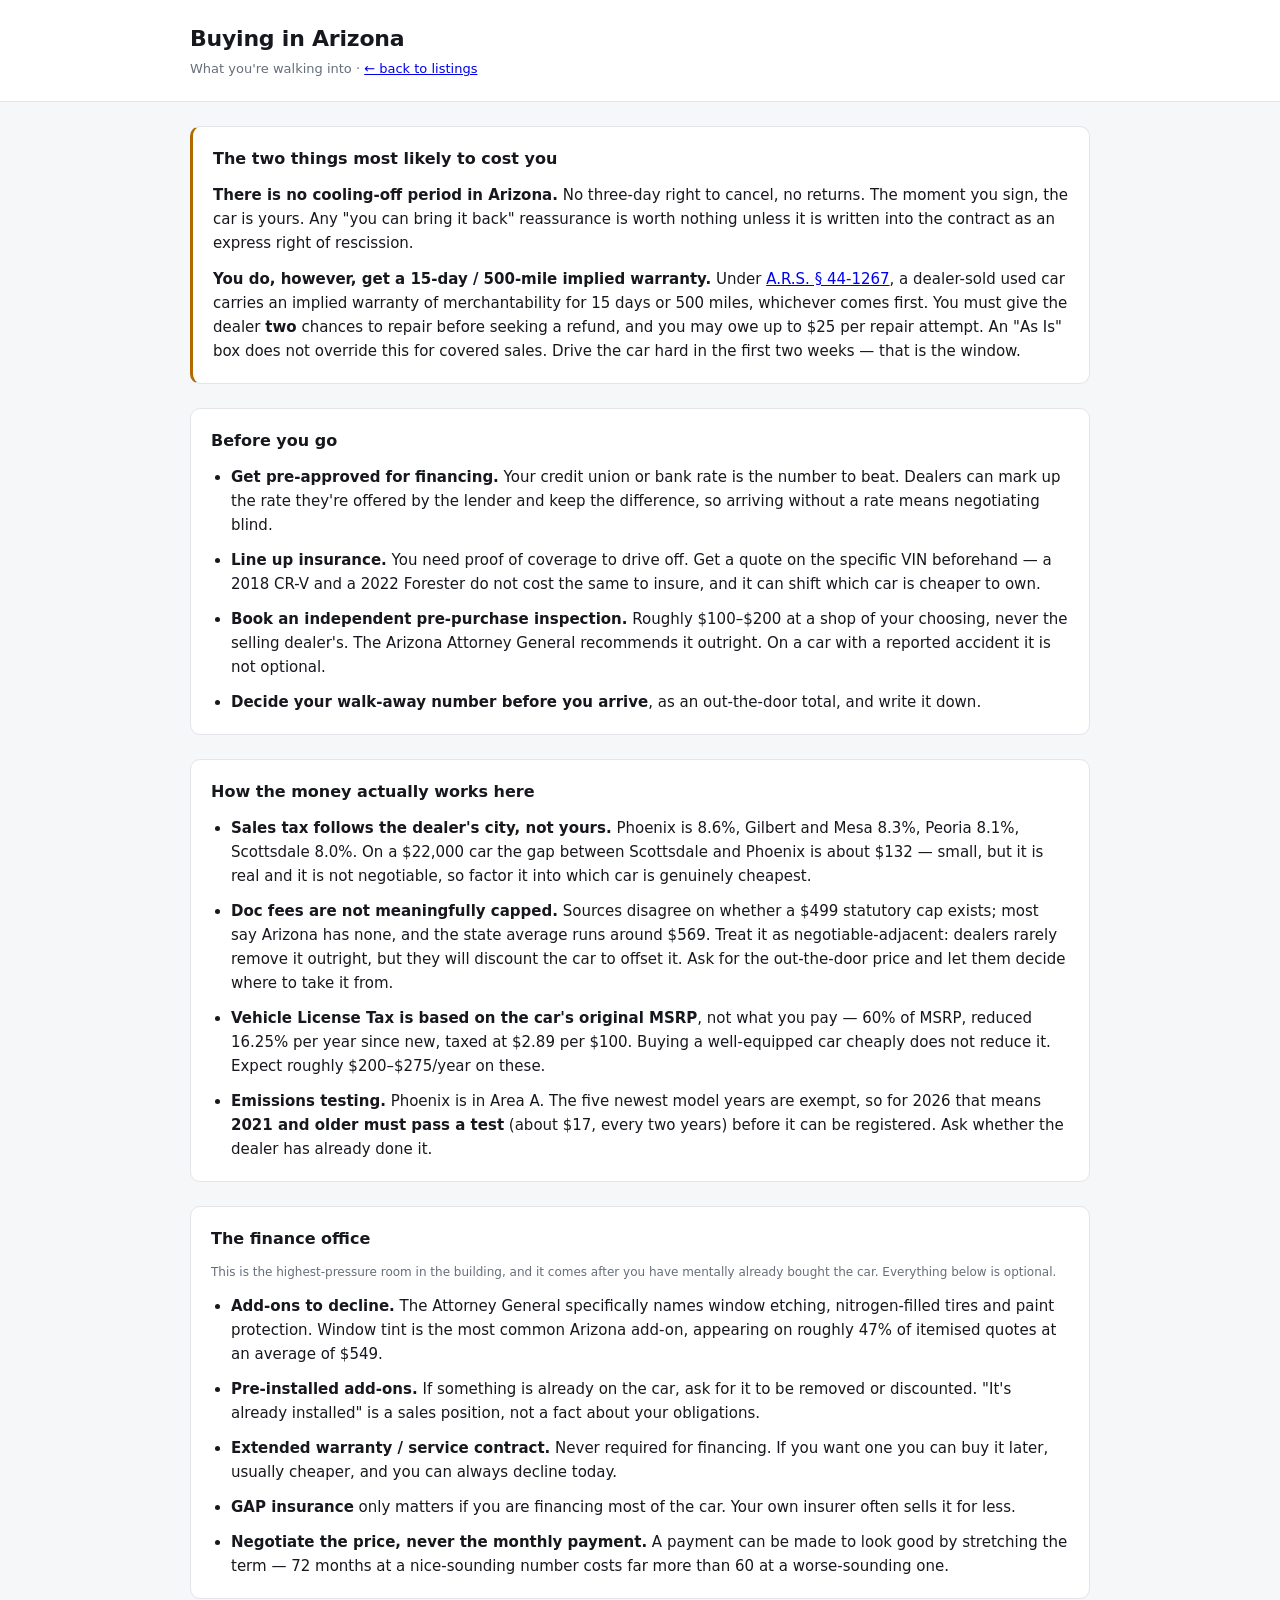
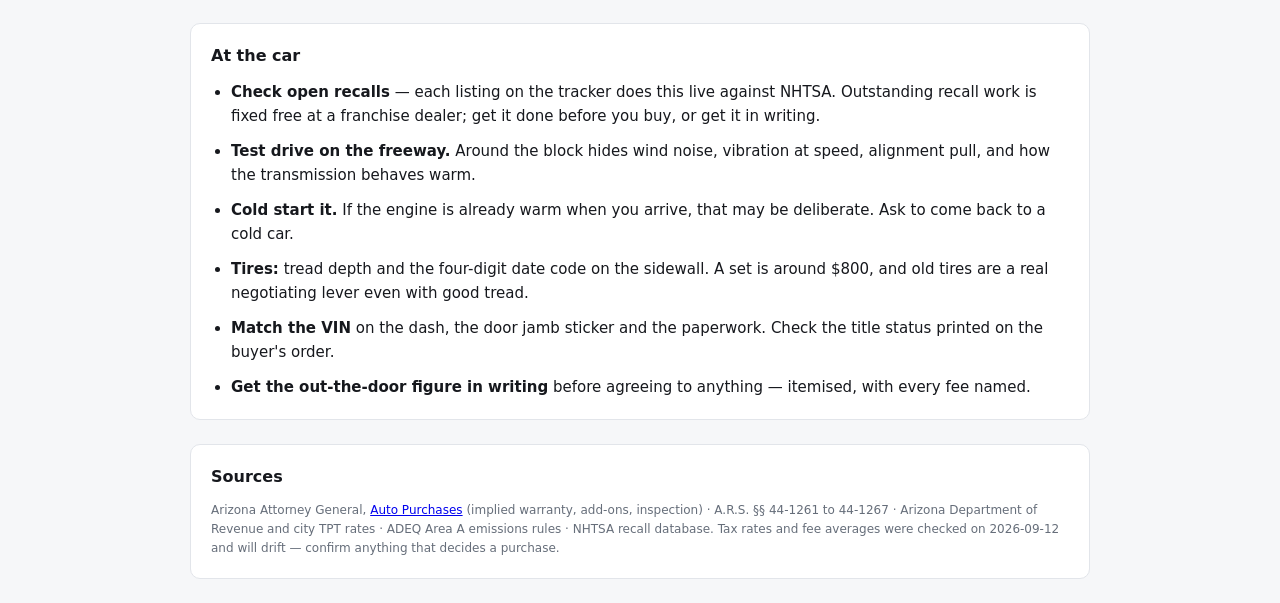
==== buying.html @ d09d5010 "Add live recall lookup, comparable price range, and Arizona buying guide Recalls come from NHTSA's f" ====
<!doctype html>
<html lang="en">
<head>
<meta charset="utf-8">
<meta name="viewport" content="width=device-width, initial-scale=1">
<title>Buying in Arizona — Car Tracker</title>
<link rel="stylesheet" href="assets/styles.css">
</head>
<body>

<header class="topbar">
  <div class="wrap">
    <h1>Buying in Arizona</h1>
    <p class="tagline">What you're walking into &middot; <a href="index.html">&larr; back to listings</a></p>
  </div>
</header>

<main class="wrap">

  <section class="panel alert">
    <h2>The two things most likely to cost you</h2>
    <p>
      <strong>There is no cooling-off period in Arizona.</strong> No three-day right to
      cancel, no returns. The moment you sign, the car is yours. Any "you can bring it
      back" reassurance is worth nothing unless it is written into the contract as an
      express right of rescission.
    </p>
    <p>
      <strong>You do, however, get a 15-day / 500-mile implied warranty.</strong> Under
      <a href="https://www.azag.gov/consumer/tips/auto-purchases" target="_blank" rel="noopener noreferrer">A.R.S. &sect;&nbsp;44-1267</a>,
      a dealer-sold used car carries an implied warranty of merchantability for 15 days
      or 500 miles, whichever comes first. You must give the dealer <strong>two</strong>
      chances to repair before seeking a refund, and you may owe up to $25 per repair
      attempt. An "As Is" box does not override this for covered sales. Drive the car
      hard in the first two weeks &mdash; that is the window.
    </p>
  </section>

  <section class="panel">
    <h2>Before you go</h2>
    <ul class="guide">
      <li><strong>Get pre-approved for financing.</strong> Your credit union or bank
        rate is the number to beat. Dealers can mark up the rate they're offered by the
        lender and keep the difference, so arriving without a rate means negotiating
        blind.</li>
      <li><strong>Line up insurance.</strong> You need proof of coverage to drive off.
        Get a quote on the specific VIN beforehand &mdash; a 2018 CR-V and a 2022
        Forester do not cost the same to insure, and it can shift which car is cheaper
        to own.</li>
      <li><strong>Book an independent pre-purchase inspection.</strong> Roughly $100&ndash;$200
        at a shop of your choosing, never the selling dealer's. The Arizona Attorney
        General recommends it outright. On a car with a reported accident it is not
        optional.</li>
      <li><strong>Decide your walk-away number before you arrive</strong>, as an
        out-the-door total, and write it down.</li>
    </ul>
  </section>

  <section class="panel">
    <h2>How the money actually works here</h2>
    <ul class="guide">
      <li><strong>Sales tax follows the dealer's city, not yours.</strong> Phoenix is
        8.6%, Gilbert and Mesa 8.3%, Peoria 8.1%, Scottsdale 8.0%. On a $22,000 car the
        gap between Scottsdale and Phoenix is about $132 &mdash; small, but it is real
        and it is not negotiable, so factor it into which car is genuinely cheapest.</li>
      <li><strong>Doc fees are not meaningfully capped.</strong> Sources disagree on
        whether a $499 statutory cap exists; most say Arizona has none, and the state
        average runs around $569. Treat it as negotiable-adjacent: dealers rarely remove
        it outright, but they will discount the car to offset it. Ask for the
        out-the-door price and let them decide where to take it from.</li>
      <li><strong>Vehicle License Tax is based on the car's original MSRP</strong>, not
        what you pay &mdash; 60% of MSRP, reduced 16.25% per year since new, taxed at
        $2.89 per $100. Buying a well-equipped car cheaply does not reduce it. Expect
        roughly $200&ndash;$275/year on these.</li>
      <li><strong>Emissions testing.</strong> Phoenix is in Area A. The five newest
        model years are exempt, so for 2026 that means <strong>2021 and older must
        pass a test</strong> (about $17, every two years) before it can be registered.
        Ask whether the dealer has already done it.</li>
    </ul>
  </section>

  <section class="panel">
    <h2>The finance office</h2>
    <p class="hint">
      This is the highest-pressure room in the building, and it comes after you have
      mentally already bought the car. Everything below is optional.
    </p>
    <ul class="guide">
      <li><strong>Add-ons to decline.</strong> The Attorney General specifically names
        window etching, nitrogen-filled tires and paint protection. Window tint is the
        most common Arizona add-on, appearing on roughly 47% of itemised quotes at an
        average of $549.</li>
      <li><strong>Pre-installed add-ons.</strong> If something is already on the car,
        ask for it to be removed or discounted. "It's already installed" is a sales
        position, not a fact about your obligations.</li>
      <li><strong>Extended warranty / service contract.</strong> Never required for
        financing. If you want one you can buy it later, usually cheaper, and you can
        always decline today.</li>
      <li><strong>GAP insurance</strong> only matters if you are financing most of the
        car. Your own insurer often sells it for less.</li>
      <li><strong>Negotiate the price, never the monthly payment.</strong> A payment can
        be made to look good by stretching the term &mdash; 72 months at a nice-sounding
        number costs far more than 60 at a worse-sounding one.</li>
    </ul>
  </section>

  <section class="panel">
    <h2>At the car</h2>
    <ul class="guide">
      <li><strong>Check open recalls</strong> — each listing on the tracker does this
        live against NHTSA. Outstanding recall work is fixed free at a franchise dealer;
        get it done before you buy, or get it in writing.</li>
      <li><strong>Test drive on the freeway.</strong> Around the block hides wind noise,
        vibration at speed, alignment pull, and how the transmission behaves warm.</li>
      <li><strong>Cold start it.</strong> If the engine is already warm when you arrive,
        that may be deliberate. Ask to come back to a cold car.</li>
      <li><strong>Tires:</strong> tread depth and the four-digit date code on the
        sidewall. A set is around $800, and old tires are a real negotiating lever even
        with good tread.</li>
      <li><strong>Match the VIN</strong> on the dash, the door jamb sticker and the
        paperwork. Check the title status printed on the buyer's order.</li>
      <li><strong>Get the out-the-door figure in writing</strong> before agreeing to
        anything &mdash; itemised, with every fee named.</li>
    </ul>
  </section>

  <section class="panel">
    <h2>Sources</h2>
    <p class="hint">
      Arizona Attorney General,
      <a href="https://www.azag.gov/consumer/tips/auto-purchases" target="_blank" rel="noopener noreferrer">Auto Purchases</a>
      (implied warranty, add-ons, inspection) &middot; A.R.S. &sect;&sect; 44-1261 to 44-1267 &middot;
      Arizona Department of Revenue and city TPT rates &middot; ADEQ Area A emissions rules &middot;
      NHTSA recall database. Tax rates and fee averages were checked on 2026-09-12 and
      will drift &mdash; confirm anything that decides a purchase.
    </p>
  </section>

</main>
</body>
</html>
---- assets/styles.css ----
:root {
  color-scheme: light dark;
  --bg: #f6f7f9;
  --panel: #ffffff;
  --ink: #16181d;
  --muted: #666e7a;
  --line: #e2e5ea;
  --accent: #2f6df6;
  --good: #1a7f4b;
  --ok: #b06a00;
  --poor: #b3261e;
  --radius: 10px;
}

@media (prefers-color-scheme: dark) {
  :root {
    --bg: #12141a;
    --panel: #191c23;
    --ink: #e8eaee;
    --muted: #98a0ac;
    --line: #2a2f39;
    --accent: #6b9bff;
    --good: #4bd08b;
    --ok: #e2a33d;
    --poor: #ff7a70;
  }
}

* { box-sizing: border-box; }

body {
  margin: 0;
  background: var(--bg);
  color: var(--ink);
  font: 15px/1.5 system-ui, -apple-system, "Segoe UI", Roboto, sans-serif;
}

.wrap { max-width: 940px; margin: 0 auto; padding: 0 20px; }

.topbar {
  background: var(--panel);
  border-bottom: 1px solid var(--line);
  padding: 22px 0;
  margin-bottom: 24px;
}
.topbar h1 { margin: 0; font-size: 22px; letter-spacing: -0.01em; }
.tagline { margin: 4px 0 0; color: var(--muted); font-size: 13px; }

.panel {
  background: var(--panel);
  border: 1px solid var(--line);
  border-radius: var(--radius);
  padding: 20px;
  margin-bottom: 24px;
}
.panel-head {
  display: flex; align-items: center; justify-content: space-between;
  gap: 12px; margin-bottom: 16px; flex-wrap: wrap;
}
.panel-head h2 { margin: 0; font-size: 16px; }
.controls { display: flex; gap: 12px; align-items: center; flex-wrap: wrap; }

/* stats */
.stats { display: grid; grid-template-columns: repeat(auto-fit, minmax(140px, 1fr)); gap: 12px; margin-bottom: 24px; }
.stat {
  background: var(--panel); border: 1px solid var(--line); border-radius: var(--radius);
  padding: 14px 16px; display: flex; flex-direction: column; gap: 4px;
}
.stat .k { font-size: 12px; color: var(--muted); text-transform: uppercase; letter-spacing: .04em; }
.stat .v { font-size: 20px; font-weight: 600; }

/* form */
.grid { display: grid; grid-template-columns: repeat(auto-fit, minmax(180px, 1fr)); gap: 14px; }
.field { display: flex; flex-direction: column; gap: 5px; }
.field.span2 { grid-column: 1 / -1; }
label { font-size: 13px; font-weight: 500; }
input, select, textarea {
  font: inherit; color: var(--ink); background: var(--bg);
  border: 1px solid var(--line); border-radius: 7px; padding: 8px 10px; width: 100%;
}
input:focus, select:focus, textarea:focus { outline: 2px solid var(--accent); outline-offset: -1px; }
textarea { resize: vertical; }
.row { display: flex; gap: 8px; }
.row input { flex: 1; }
.hint { margin: 2px 0 0; font-size: 12px; color: var(--muted); }

fieldset { border: 1px solid var(--line); border-radius: var(--radius); margin: 18px 0 0; padding: 14px 16px; }
legend { font-size: 13px; font-weight: 600; padding: 0 6px; }
.checks { display: grid; grid-template-columns: repeat(auto-fit, minmax(210px, 1fr)); gap: 8px; }
.check { display: flex; align-items: center; gap: 7px; font-weight: 400; font-size: 14px; }
.check input { width: auto; }

.actions { display: flex; gap: 10px; margin-top: 18px; flex-wrap: wrap; align-items: center; }

button, .filebtn {
  font: inherit; cursor: pointer; border-radius: 7px; padding: 8px 14px;
  border: 1px solid var(--line); background: var(--bg); color: var(--ink);
}
button:hover, .filebtn:hover { border-color: var(--accent); }
button.primary { background: var(--accent); border-color: var(--accent); color: #fff; font-weight: 500; }
button.ghost { background: none; font-size: 13px; padding: 5px 10px; }
button.danger:hover { border-color: var(--poor); color: var(--poor); }

/* listings */
.listings { display: flex; flex-direction: column; gap: 14px; }
.empty { color: var(--muted); margin: 0; }

.card { border: 1px solid var(--line); border-radius: var(--radius); padding: 16px; background: var(--bg); }
.card.dead { opacity: .55; }
.card-head { display: flex; justify-content: space-between; align-items: flex-start; gap: 12px; }
.card-title { margin: 0; font-size: 16px; }
.card-sub { margin: 4px 0 0; font-size: 13px; color: var(--muted); }

.score { display: flex; align-items: baseline; font-weight: 700; white-space: nowrap; }
.score-num { font-size: 22px; }
.score-max { font-size: 12px; color: var(--muted); margin-left: 1px; }
.score.good .score-num { color: var(--good); }
.score.ok .score-num { color: var(--ok); }
.score.poor .score-num { color: var(--poor); }

.flags { list-style: none; padding: 0; margin: 10px 0 0; display: flex; flex-wrap: wrap; gap: 6px; }
.flag { font-size: 12px; padding: 3px 8px; border-radius: 20px; border: 1px solid; }
.flag.bad { color: var(--poor); border-color: var(--poor); }
.flag.warn { color: var(--ok); border-color: var(--ok); }

.pricebox { margin-top: 12px; display: flex; align-items: baseline; gap: 10px; flex-wrap: wrap; }
.price { font-size: 20px; font-weight: 600; }
.pricedelta { font-size: 13px; }
.pricedelta.down { color: var(--good); }
.pricedelta.up { color: var(--poor); }

.breakdown { margin-top: 12px; display: flex; flex-direction: column; gap: 5px; }
.bar { display: grid; grid-template-columns: 140px 1fr 52px; gap: 10px; align-items: center; font-size: 12px; }
.bl { color: var(--muted); }
.bt { background: var(--line); border-radius: 20px; height: 6px; overflow: hidden; }
.bt i { display: block; height: 100%; background: var(--accent); border-radius: 20px; }
.bv { color: var(--muted); text-align: right; }

.card-actions { margin-top: 14px; display: flex; gap: 10px; align-items: center; flex-wrap: wrap; }
.link { color: var(--accent); font-size: 13px; }

.history { margin-top: 10px; font-size: 13px; }
.history summary { cursor: pointer; color: var(--muted); }
.history ol { margin: 8px 0 0; padding-left: 20px; color: var(--muted); }

/* out-the-door cost breakdown */
.otd { margin-top: 10px; font-size: 13px; }
.otd summary { cursor: pointer; color: var(--muted); }
.otd-total { font-weight: 600; color: var(--ink); }
.otd-note { font-size: 11px; color: var(--muted); }
.otd-table { width: 100%; max-width: 340px; margin-top: 8px; border-collapse: collapse; font-size: 13px; }
.otd-table td { padding: 3px 0; color: var(--muted); }
.otd-table td.num { text-align: right; color: var(--ink); font-variant-numeric: tabular-nums; }
.otd-table tr:last-child td { border-top: 1px solid var(--line); padding-top: 6px; }

/* market chart */
.chartwrap { overflow-x: auto; }
.chart { width: 100%; min-width: 520px; height: auto; display: block; }
.chart .grid { stroke: var(--line); stroke-width: 1; }
.chart .axis { fill: var(--muted); font-size: 11px; font-family: inherit; }
.chart .axis-title { fill: var(--muted); font-size: 12px; font-family: inherit; }
.chart .fitline { stroke: var(--accent); stroke-width: 2; stroke-dasharray: 6 4; }
.chart .dot { fill: var(--accent); opacity: .55; }
/* online-only sellers (Carvana) — no test drive before buying, so distinguish them */
.chart .dot.online { fill: var(--ok); opacity: .6; }
.chart .dot.mine { fill: var(--good); opacity: 1; stroke: var(--panel); stroke-width: 2; }
.chart .budget { fill: var(--good); opacity: .10; }
.chart .badge { fill: var(--good); font-size: 11px; font-family: inherit; }

.sample { font-size: 12px; padding: 3px 9px; border-radius: 20px; border: 1px solid; }
.sample.ok   { color: var(--good); border-color: var(--good); }
.sample.thin { color: var(--ok);   border-color: var(--ok); }
.sample.poor { color: var(--poor); border-color: var(--poor); }

.readout { margin-top: 14px; }
.statrow { display: grid; grid-template-columns: repeat(auto-fit, minmax(150px, 1fr)); gap: 12px; }
.statrow > div { display: flex; flex-direction: column; gap: 3px; }
.statrow .k { font-size: 11px; color: var(--muted); text-transform: uppercase; letter-spacing: .04em; }
.statrow .v { font-size: 17px; font-weight: 600; }
.warn-note { margin: 10px 0 0; font-size: 13px; color: var(--ok); }

.verdict { margin: 4px 0 0; font-size: 14px; }
.verdict.good { color: var(--good); }
.verdict.bad  { color: var(--poor); }

/* monthly payment */
.monthly { font-size: 14px; color: var(--muted); }

/* research notes — the reasoning behind the score */
.notes {
  margin: 12px 0 0; padding: 10px 12px; font-size: 13px; line-height: 1.5;
  color: var(--ink); background: var(--panel); border-left: 3px solid var(--accent);
  border-radius: 0 6px 6px 0;
}

/* pre-purchase checklist */
.checks { margin-top: 12px; font-size: 13px; }
.checks summary { cursor: pointer; font-weight: 500; }
.checkcount { color: var(--muted); font-weight: 400; }
.checklist { list-style: none; padding: 0; margin: 10px 0 0; display: flex; flex-direction: column; gap: 7px; }
.checklist li { line-height: 1.45; }
.checklist label { display: flex; gap: 8px; align-items: flex-start; font-weight: 400; cursor: pointer; }
.checklist input { margin-top: 3px; width: auto; flex-shrink: 0; }
.checklist input:checked + span { text-decoration: line-through; color: var(--muted); }
/* car-specific items matter more than the boilerplate ones */
.checklist li.specific > label > span { color: var(--ink); }
.checklist li:not(.specific) > label > span { color: var(--muted); }

.breakdown-wrap { margin-top: 12px; font-size: 13px; }
.breakdown-wrap summary { cursor: pointer; color: var(--muted); }
.breakdown-wrap .breakdown { margin-top: 10px; }

.cmp-toggle { font-size: 13px; }

/* compare table */
.tablewrap { overflow-x: auto; }
.cmp { border-collapse: collapse; width: 100%; min-width: 480px; font-size: 13px; }
.cmp th, .cmp td { padding: 7px 10px; text-align: left; border-bottom: 1px solid var(--line); }
.cmp th { font-size: 13px; vertical-align: bottom; }
.cmp th .sub { font-weight: 400; color: var(--muted); font-size: 12px; }
.cmp td.lbl { color: var(--muted); white-space: nowrap; }
.cmp td.best { color: var(--good); font-weight: 600; }

/* comparable value box */
.valuebox {
  margin-top: 12px; padding: 10px 12px; border: 1px solid var(--line);
  border-radius: 7px; display: flex; flex-direction: column; gap: 3px; font-size: 13px;
}
.vb-label { font-size: 11px; text-transform: uppercase; letter-spacing: .04em; color: var(--muted); }
.vb-range { font-size: 16px; font-weight: 600; }
.vb-mid { color: var(--muted); font-size: 12px; }
.vb-verdict { margin-top: 2px; }
.vb-verdict.good { color: var(--good); }
.vb-verdict.bad { color: var(--poor); }
.vb-kbb { margin-top: 4px; }
.vb-kbb a { color: var(--accent); }

/* recalls */
.recalls { margin-top: 12px; font-size: 13px; }
.recalls summary { cursor: pointer; font-weight: 500; }
.recall-count { font-weight: 400; color: var(--muted); }
.recall-count.ok { color: var(--good); }
.recall-count.warn { color: var(--ok); }
.recall-count.bad { color: var(--poor); }
.recall-list { list-style: none; padding: 0; margin: 10px 0 0; display: flex; flex-direction: column; gap: 10px; }
.recall-list li { border-left: 2px solid var(--line); padding-left: 10px; }
.rc-head { display: flex; gap: 8px; align-items: baseline; flex-wrap: wrap; }
.rc-id { color: var(--muted); font-size: 11px; }
.rc-flag { font-size: 10px; padding: 2px 6px; border-radius: 20px; border: 1px solid; letter-spacing: .03em; }
.rc-flag.bad { color: var(--poor); border-color: var(--poor); }
.rc-consequence { color: var(--muted); margin-top: 3px; line-height: 1.45; }

/* buying guide */
.panel.alert { border-left: 3px solid var(--ok); }
.panel h2 { margin: 0 0 12px; font-size: 16px; }
.panel p { line-height: 1.6; margin: 0 0 12px; }
.panel p:last-child { margin-bottom: 0; }
ul.guide { margin: 0; padding-left: 20px; display: flex; flex-direction: column; gap: 11px; line-height: 1.6; }
ul.guide strong { color: var(--ink); }

.sr-only { position: absolute; width: 1px; height: 1px; overflow: hidden; clip: rect(0 0 0 0); }

@media (max-width: 560px) {
  .bar { grid-template-columns: 110px 1fr 46px; }
}
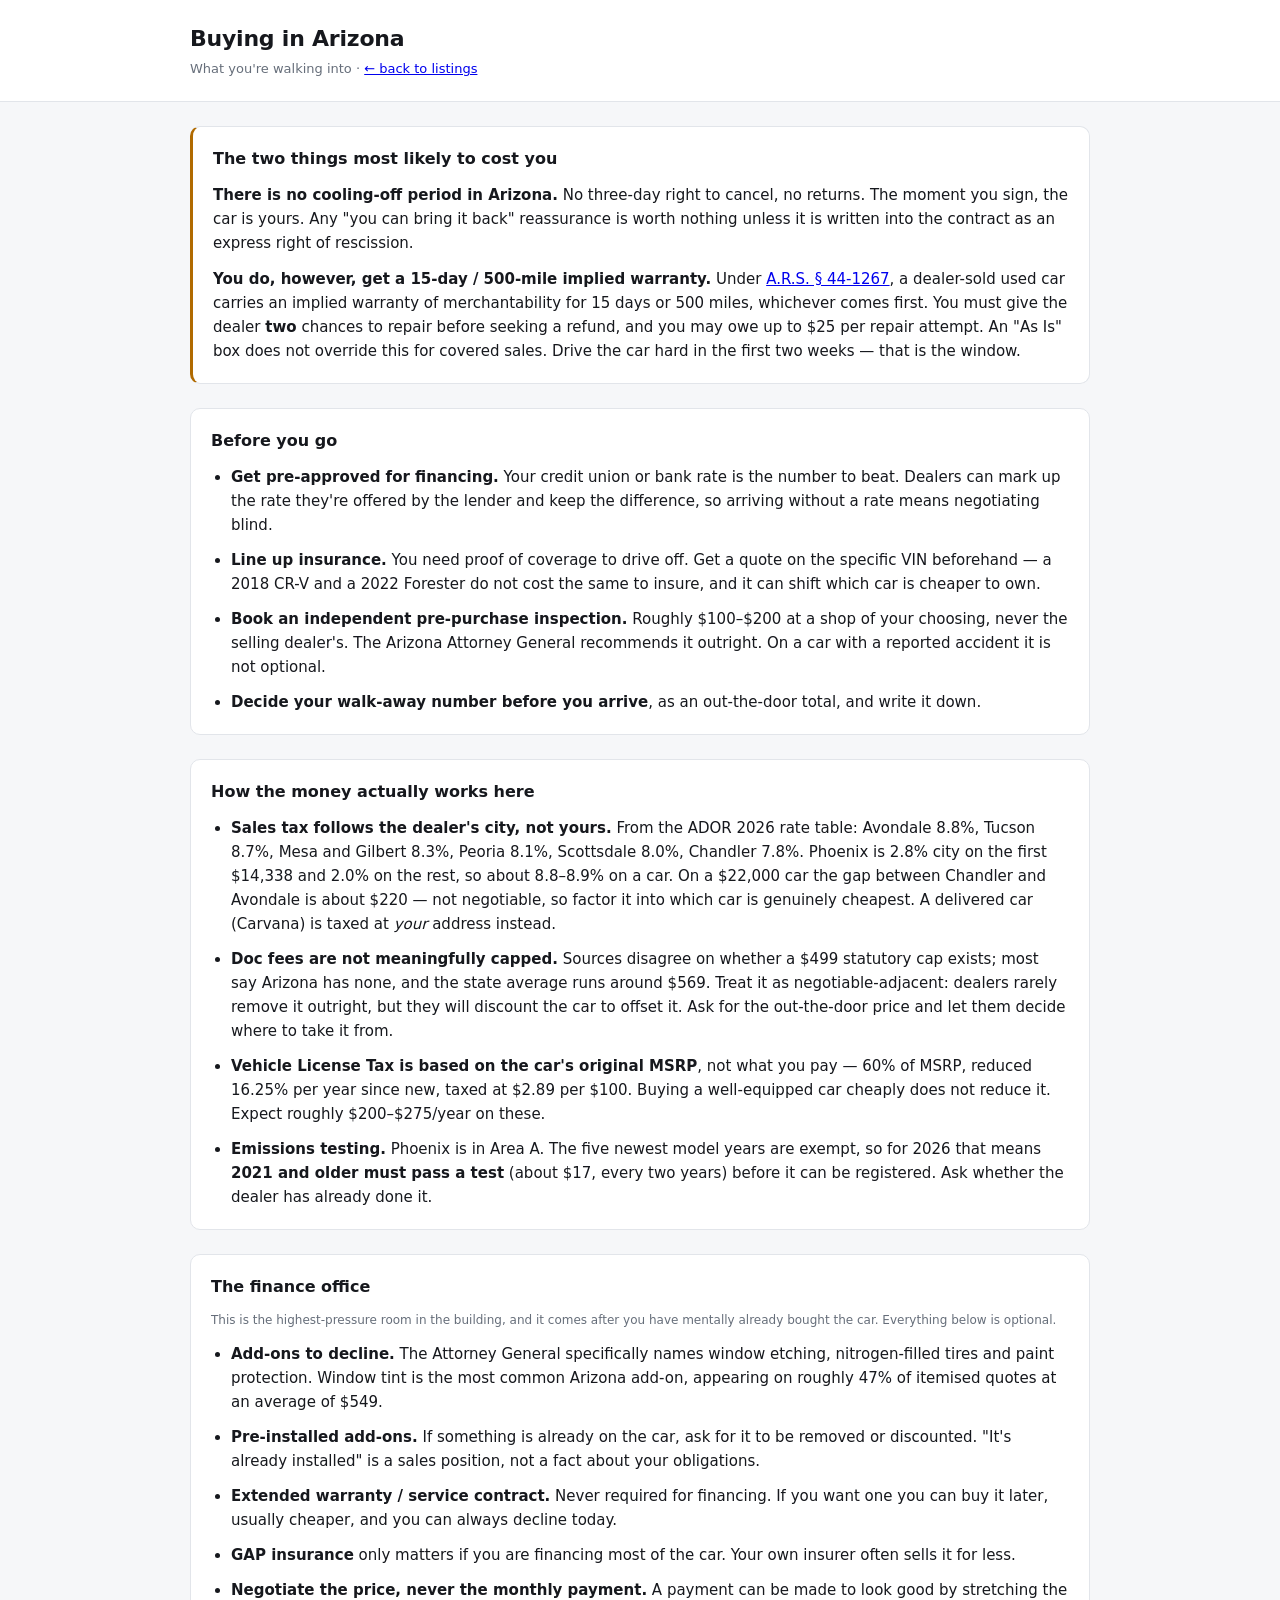
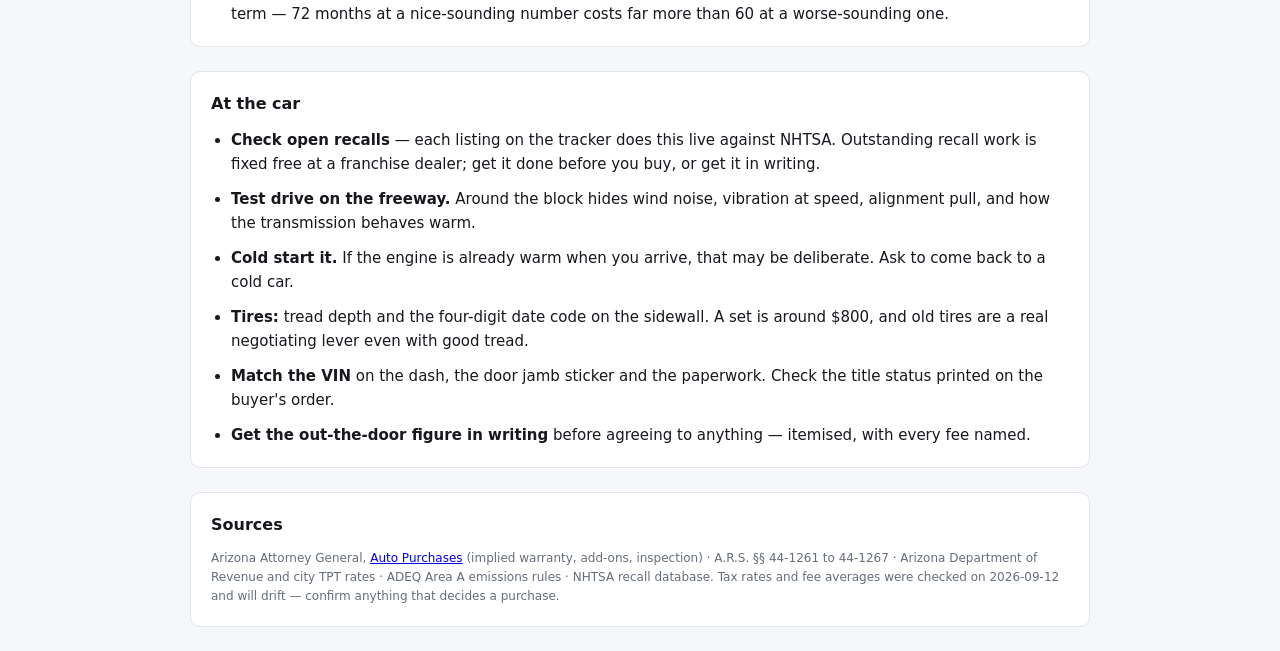
==== commit 1979aec4: "Raise the budget; fix Arizona sales tax; add a better CR-V BUDGET. Raised deliberately to ~$24,000 s" ====
--- a/buying.html
+++ b/buying.html
@@ -59,10 +59,13 @@
   <section class="panel">
     <h2>How the money actually works here</h2>
     <ul class="guide">
-      <li><strong>Sales tax follows the dealer's city, not yours.</strong> Phoenix is
-        8.6%, Gilbert and Mesa 8.3%, Peoria 8.1%, Scottsdale 8.0%. On a $22,000 car the
-        gap between Scottsdale and Phoenix is about $132 &mdash; small, but it is real
-        and it is not negotiable, so factor it into which car is genuinely cheapest.</li>
+      <li><strong>Sales tax follows the dealer's city, not yours.</strong> From the
+        ADOR 2026 rate table: Avondale 8.8%, Tucson 8.7%, Mesa and Gilbert 8.3%,
+        Peoria 8.1%, Scottsdale 8.0%, Chandler 7.8%. Phoenix is 2.8% city on the first
+        $14,338 and 2.0% on the rest, so about 8.8&ndash;8.9% on a car. On a $22,000 car
+        the gap between Chandler and Avondale is about $220 &mdash; not negotiable, so
+        factor it into which car is genuinely cheapest. A delivered car (Carvana) is
+        taxed at <em>your</em> address instead.</li>
       <li><strong>Doc fees are not meaningfully capped.</strong> Sources disagree on
         whether a $499 statutory cap exists; most say Arizona has none, and the state
         average runs around $569. Treat it as negotiable-adjacent: dealers rarely remove
--- a/assets/styles.css
+++ b/assets/styles.css
@@ -232,8 +232,32 @@
 .vb-verdict { margin-top: 2px; }
 .vb-verdict.good { color: var(--good); }
 .vb-verdict.bad { color: var(--poor); }
+.vb-dep { margin-top: 5px; font-size: 12px; color: var(--muted); line-height: 1.45; }
+.vb-dep.good { color: var(--good); }
+.vb-dep.bad { color: var(--ok); }
 .vb-kbb { margin-top: 4px; }
 .vb-kbb a { color: var(--accent); }
+
+/* powertrain longevity */
+.longevity {
+  margin-top: 12px; padding: 10px 12px; border-radius: 7px; font-size: 13px;
+  line-height: 1.5; display: flex; flex-direction: column; gap: 4px;
+  border-left: 3px solid var(--line); background: var(--panel);
+}
+.longevity.strong  { border-left-color: var(--good); }
+.longevity.ok      { border-left-color: var(--accent); }
+.longevity.caution { border-left-color: var(--ok); }
+.lng-label {
+  font-size: 11px; text-transform: uppercase; letter-spacing: .04em; font-weight: 600;
+  color: var(--muted);
+}
+.longevity.strong  .lng-label { color: var(--good); }
+.longevity.caution .lng-label { color: var(--ok); }
+.lng-brand {
+  margin-top: 4px; padding-top: 6px; border-top: 1px solid var(--line);
+  font-size: 12px; color: var(--muted);
+}
+.lng-brand strong { color: var(--ink); }
 
 /* recalls */
 .recalls { margin-top: 12px; font-size: 13px; }
@@ -250,6 +274,17 @@
 .rc-flag.bad { color: var(--poor); border-color: var(--poor); }
 .rc-consequence { color: var(--muted); margin-top: 3px; line-height: 1.45; }
 
+.vinlookup {
+  margin: 8px 0 12px; padding: 10px 12px; border: 1px solid var(--accent);
+  border-radius: 7px; display: flex; flex-direction: column; gap: 7px;
+}
+.vinlookup.none { border-color: var(--line); }
+.vl-row { display: flex; gap: 10px; align-items: center; flex-wrap: wrap; }
+.vl-vin { font-family: ui-monospace, SFMono-Regular, Menlo, monospace; font-size: 13px; letter-spacing: .02em; }
+.vl-links { display: flex; gap: 14px; flex-wrap: wrap; font-size: 13px; }
+.vl-links a { color: var(--accent); }
+.vinlookup .hint { margin: 0; }
+
 /* buying guide */
 .panel.alert { border-left: 3px solid var(--ok); }
 .panel h2 { margin: 0 0 12px; font-size: 16px; }
@@ -263,3 +298,152 @@
 @media (max-width: 560px) {
   .bar { grid-template-columns: 110px 1fr 46px; }
 }
+
+/* Data freshness banner. A car listing goes stale fast - sold, delisted, repriced -
+   so the page says out loud how old its own data is rather than looking authoritative
+   about a week-old snapshot. */
+.freshness {
+  display: flex; align-items: center; gap: 10px; flex-wrap: wrap;
+  border: 1px solid var(--line); border-radius: var(--radius);
+  background: var(--panel); padding: 10px 14px; margin-bottom: 16px;
+  font-size: 13px; color: var(--muted);
+}
+.freshness .fdot {
+  width: 8px; height: 8px; border-radius: 50%; flex: none;
+  background: var(--muted);
+}
+.freshness.fresh .fdot { background: var(--good); }
+.freshness.aging .fdot { background: var(--ok); }
+.freshness.stale .fdot { background: var(--poor); }
+.freshness.stale  { border-color: var(--poor); }
+.freshness.aging  { border-color: var(--ok); }
+.freshness .ftext { flex: 1 1 auto; min-width: 0; }
+.freshness .ftext b { color: var(--ink); font-weight: 600; }
+.freshness.stale .ftext b { color: var(--poor); }
+.freshness .fbtn { flex: none; font-size: 12px; padding: 5px 10px; }
+.card-verified { font-size: 12px; color: var(--muted); margin: 6px 0 0; }
+.card-verified.stale { color: var(--ok); }
+
+/* ---- card slimming ----
+   The cards had grown past 800px, taller than the viewport, so the page showed one
+   car at a time. The value box and the longevity panel were the two worst offenders
+   at ~160px each, always open. Both now fold behind a one-line summary carrying the
+   conclusion, which is the only part worth seeing at a glance. */
+.card-head { align-items: flex-start; }
+.card-headline { min-width: 0; }
+.badges { display: flex; flex-wrap: wrap; gap: 6px; margin: 5px 0 0; }
+.badge {
+  display: inline-flex; align-items: center; gap: 5px;
+  font-size: 11px; line-height: 1; padding: 4px 7px; border-radius: 20px;
+  border: 1px solid var(--line); color: var(--muted); white-space: nowrap;
+}
+.badge-new {
+  border-color: var(--good); color: var(--good); font-weight: 600;
+  letter-spacing: .04em; text-transform: uppercase;
+}
+.badge-check::before {
+  content: ''; width: 6px; height: 6px; border-radius: 50%;
+  background: var(--good); flex: none;
+}
+.badge-check.aging::before { background: var(--ok); }
+.badge-check.stale::before { background: var(--poor); }
+.badge-check.stale { color: var(--poor); border-color: var(--poor); }
+
+/* Folded detail sections. The summary line states the finding; opening shows the
+   working behind it. */
+.fold { border-top: 1px solid var(--line); padding-top: 8px; margin-top: 8px; }
+.fold > .fold-sum {
+  cursor: pointer; font-size: 13px; list-style: none;
+  display: flex; align-items: baseline; gap: 8px; flex-wrap: wrap;
+}
+.fold > .fold-sum::-webkit-details-marker { display: none; }
+.fold > .fold-sum::after {
+  content: '▸'; color: var(--muted); font-size: 10px; margin-left: auto; flex: none;
+}
+.fold[open] > .fold-sum::after { content: '▾'; }
+.fold > .fold-sum:hover { color: var(--accent); }
+.fold .sum-k { color: var(--muted); }
+.fold .sum-v { font-weight: 600; }
+.fold .sum-v.good { color: var(--good); }
+.fold .sum-v.bad  { color: var(--poor); }
+.fold .sum-v.ok   { color: var(--ok); }
+.fold .valuebox, .fold .longevity { margin-top: 10px; }
+
+/* Notes stay on the face of the card - they carry the reasoning and hiding them
+   behind a click defeats the point - but they are clamped so one long note cannot
+   push everything else off the screen. */
+.notes-wrap { margin-top: 10px; }
+.notes-wrap .notes {
+  display: -webkit-box; -webkit-box-orient: vertical; -webkit-line-clamp: 3;
+  overflow: hidden;
+}
+.notes-wrap.open .notes { display: block; overflow: visible; }
+.notes-more {
+  margin-top: 4px; padding: 0; border: 0; background: none;
+  color: var(--accent); font-size: 12px; cursor: pointer; width: auto;
+}
+.notes-more:hover { text-decoration: underline; }
+
+/* Where the car is listed. Carries the delivery fee when there is one, because that
+   is the practical difference between a Carvana car and a local dealer's. */
+.badge-src { border-color: var(--line); color: var(--muted); }
+.badge-src.has-ship { border-color: var(--ok); color: var(--ok); }
+.badge-src b { font-weight: 600; }
+
+/* Listing photo. Hotlinked from the marketplace's own CDN rather than copied into
+   this repo — which also means a photo that stops loading is itself a signal that
+   the listing has gone. The image is hidden on error so a dead link leaves a clean
+   card instead of a broken-image icon. */
+.card { display: flex; gap: 14px; align-items: flex-start; }
+.card-main { flex: 1 1 auto; min-width: 0; }
+.card-photo {
+  flex: none; width: 168px; display: block; border-radius: 8px; overflow: hidden;
+  border: 1px solid var(--line); background: var(--line); line-height: 0;
+}
+.card-photo img { width: 100%; height: 126px; object-fit: cover; display: block; }
+.card-photo:hover { border-color: var(--accent); }
+.card.dead .card-photo img { filter: grayscale(1); opacity: .5; }
+
+@media (max-width: 640px) {
+  .card { flex-direction: column; }
+  .card-photo { width: 100%; }
+  .card-photo img { height: 180px; }
+}
+
+/* Model filter. A single-select dropdown could not express "CR-V and RAV4", which
+   is the actual question being asked of this list, so it is a row of toggles.
+   Nothing selected means everything - an empty filter should not mean an empty page. */
+.modelfilter { display: flex; flex-wrap: wrap; gap: 8px; margin: 0 0 14px; }
+.chip {
+  font: inherit; font-size: 13px; line-height: 1; cursor: pointer;
+  padding: 7px 12px; border-radius: 20px; width: auto;
+  border: 1px solid var(--line); background: var(--bg); color: var(--ink);
+  display: inline-flex; align-items: center; gap: 6px;
+}
+.chip:hover { border-color: var(--accent); }
+.chip .chip-n { color: var(--muted); font-size: 12px; }
+.chip[aria-pressed="true"] {
+  background: var(--accent); border-color: var(--accent); color: #fff; font-weight: 500;
+}
+.chip[aria-pressed="true"] .chip-n { color: #fff; opacity: .75; }
+.chip.chip-all { border-style: dashed; }
+.chip.chip-all[aria-pressed="true"] { border-style: solid; }
+
+/* Cost to own. Purchase price is the wrong number to optimise for a car you intend
+   to keep until it dies, so the all-in figure sits next to it. */
+.ownbox { display: grid; gap: 6px; font-size: 13px; }
+.ownbox .ow-row { display: flex; justify-content: space-between; gap: 12px; }
+.ownbox .ow-row .ow-k { color: var(--muted); }
+.ownbox .ow-total { border-top: 1px solid var(--line); padding-top: 6px; font-weight: 600; }
+.ownbox .ow-note { color: var(--muted); font-size: 12px; line-height: 1.45; }
+.ownbox .ow-warn { color: var(--ok); font-size: 12px; line-height: 1.45; }
+
+.badge-lot.high   { border-color: var(--good); color: var(--good); font-weight: 600; }
+.badge-lot.medium { border-color: var(--ok);   color: var(--ok); }
+
+/* Seat material. Amber heads-up - not preferred, but not a dealbreaker, so it does
+   not touch the score. */
+.badge-leather { border-color: var(--ok); color: var(--ok); font-weight: 600; }
+
+/* Private seller: no Arizona sales tax and no doc fee, but no implied warranty. */
+.badge-private { border-color: var(--accent); color: var(--accent); font-weight: 600; }
